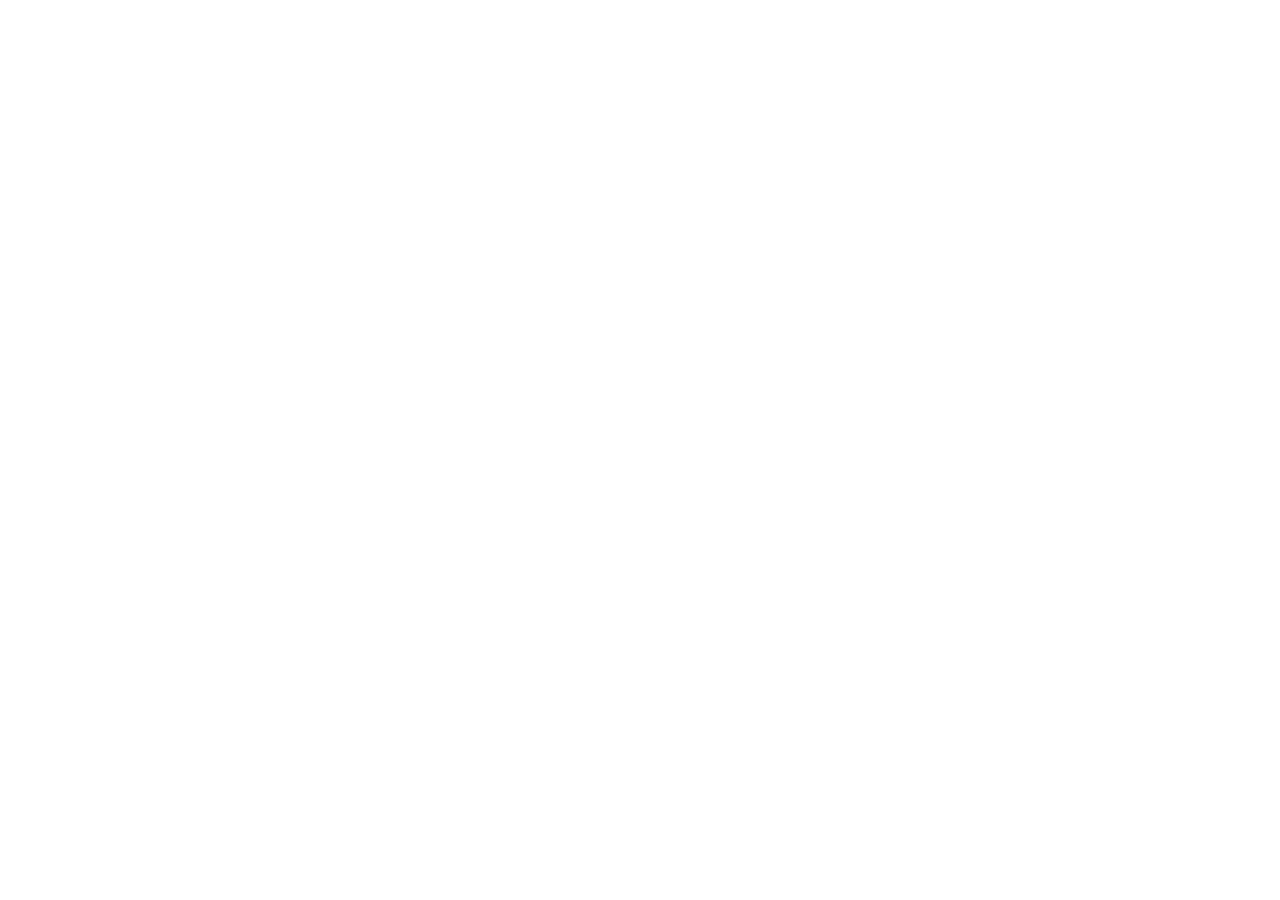
==== index.html @ 63cd2ba4 "Add files via upload" ====
<!doctype html><html lang="ru"><head><meta charset="utf-8"><meta name="viewport" content="width=device-width, initial-scale=1"><meta name="robots" content="index,follow"><title>Official site | Pikumi</title><style>
:root{color-scheme:light;--ink:#163f31;--muted:#587365;--cream:#faf8f1;--mint:#dbf3e5;--yellow:#fbe59a;--line:#dbe7df}
*{box-sizing:border-box}body{margin:0;color:var(--ink);font-family:-apple-system,BlinkMacSystemFont,"Segoe UI",sans-serif;background:radial-gradient(circle at 94% 1%,#c9efdc 0,transparent 33%),radial-gradient(circle at 0% 96%,#fff0b5 0,transparent 27%),var(--cream);line-height:1.65}
main{max-width:820px;margin:0 auto;padding:32px 20px 96px}header{display:flex;align-items:center;justify-content:space-between;gap:18px;margin-bottom:58px;flex-wrap:wrap}.brand{font-weight:800;font-size:28px;letter-spacing:-1.2px;text-decoration:none;color:#064d36;display:flex;align-items:center;gap:9px}.logo{display:inline-grid;place-items:center;width:43px;height:43px;border-radius:14px;background:linear-gradient(135deg,#d9ee52,#27c879 45%,#008c60);color:white;font-size:25px;font-weight:800}.lang{display:flex;gap:8px}.lang button{border:1px solid var(--line);border-radius:24px;padding:8px 14px;background:white;font-weight:650;color:var(--ink);cursor:pointer}.lang button.active{background:#174b37;color:white}h1{font-size:clamp(32px,5vw,52px);line-height:1.12;letter-spacing:-1.5px;margin:0 0 12px}h2{font-size:23px;letter-spacing:-.5px;margin:36px 0 10px}p,li{font-size:16px}a{color:#007c5a}.sub{font-size:18px;color:var(--muted)}.card{background:rgba(255,255,255,.84);border:1px solid #e7ebe4;border-radius:24px;padding:clamp(20px,4vw,38px);box-shadow:0 18px 45px #1b4e2710}.notice{background:#fff3c7;border-radius:12px;padding:12px 16px;color:#5d502c}.small{font-size:13px;color:var(--muted)}footer{padding:24px 0;text-align:center;color:var(--muted);font-size:14px}.links{display:flex;gap:16px;justify-content:center}.pill{display:inline-flex;background:#dcf3e6;border-radius:99px;padding:6px 14px;color:#24664c;font-weight:650;margin-bottom:20px}.faq{margin:22px 0;border-bottom:1px solid var(--line);padding-bottom:15px}.faq strong{display:block;margin-bottom:8px}[lang=en]{display:none}body[data-lang=en] [lang=ru]{display:none}body[data-lang=en] [lang=en]{display:block}@media(max-width:600px){header{margin-bottom:34px}.card{padding:20px}.brand{font-size:25px}}
</style></head><body><main><header><a class="brand" href="index.html"><span class="logo">P✦</span>Pikumi</a><div class="lang"><button type="button" data-setlang="ru">RU</button><button type="button" data-setlang="en">EN</button></div></header><section lang="ru"><span class="pill">Порядок в галерее</span><h1>Разбирай фото.<br>Оставляй любимое.</h1><p class="sub">Официальная информация и поддержка Pikumi.</p><div class="card"><h2><a href="privacy.html">Политика конфиденциальности →</a></h2><p>Как Pikumi работает с фотографиями, настройками и данными.</p><h2><a href="support.html">Поддержка →</a></h2><p>Ответы на вопросы и связь с разработчиком.</p></div></section><section lang="en"><span class="pill">A tidier gallery</span><h1>Swipe through photos.<br>Keep what matters.</h1><p class="sub">Official information and support for Pikumi.</p><div class="card"><h2><a href="privacy.html">Privacy Policy →</a></h2><p>How Pikumi handles your photos, settings, and information.</p><h2><a href="support.html">Support →</a></h2><p>Answers to questions and ways to reach the developer.</p></div></section><footer><div class="links"><a href="privacy.html">Privacy Policy</a><a href="support.html">Support</a></div><p>© 2026 Pikumi · <span lang="ru">Порядок в галерее</span><span lang="en">A tidier gallery</span></p></footer></main><script>function setLang(lang){document.body.dataset.lang=lang;document.documentElement.lang=lang;document.querySelectorAll('.lang button').forEach(b=>b.classList.toggle('active',b.dataset.setlang===lang));try{localStorage.setItem('pikumiLang',lang)}catch(e){}}document.querySelectorAll('.lang button').forEach(b=>b.addEventListener('click',()=>setLang(b.dataset.setlang)));let chosen='ru';try{chosen=localStorage.getItem('pikumiLang')||((navigator.language||'ru').toLowerCase().startsWith('ru')?'ru':'en')}catch(e){}setLang(chosen);</script></body></html>
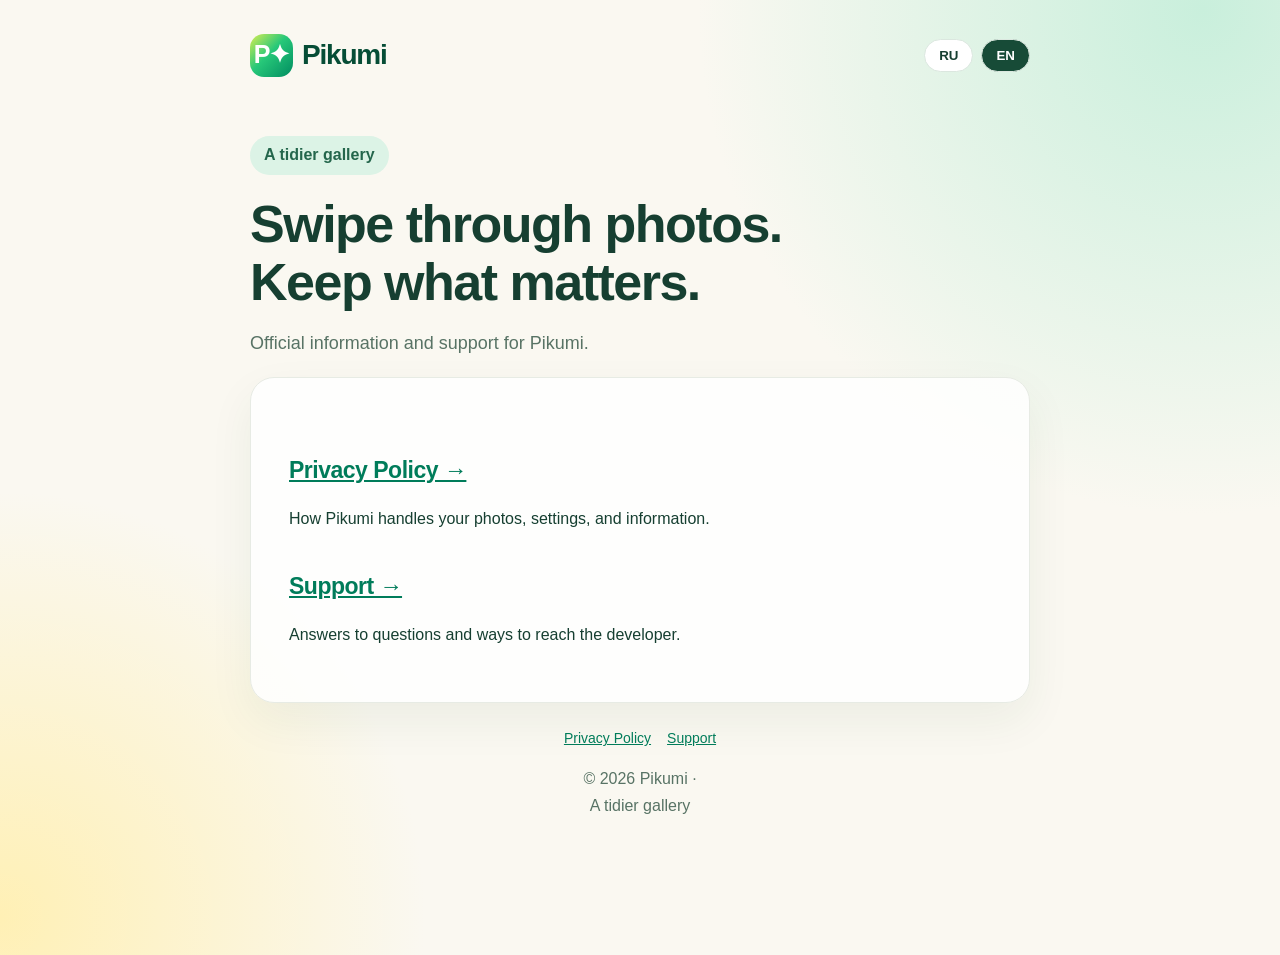
==== commit 6b203eda: "Update index.html" ====
--- a/index.html
+++ b/index.html
@@ -1,5 +1,5 @@
 <!doctype html><html lang="ru"><head><meta charset="utf-8"><meta name="viewport" content="width=device-width, initial-scale=1"><meta name="robots" content="index,follow"><title>Official site | Pikumi</title><style>
 :root{color-scheme:light;--ink:#163f31;--muted:#587365;--cream:#faf8f1;--mint:#dbf3e5;--yellow:#fbe59a;--line:#dbe7df}
 *{box-sizing:border-box}body{margin:0;color:var(--ink);font-family:-apple-system,BlinkMacSystemFont,"Segoe UI",sans-serif;background:radial-gradient(circle at 94% 1%,#c9efdc 0,transparent 33%),radial-gradient(circle at 0% 96%,#fff0b5 0,transparent 27%),var(--cream);line-height:1.65}
-main{max-width:820px;margin:0 auto;padding:32px 20px 96px}header{display:flex;align-items:center;justify-content:space-between;gap:18px;margin-bottom:58px;flex-wrap:wrap}.brand{font-weight:800;font-size:28px;letter-spacing:-1.2px;text-decoration:none;color:#064d36;display:flex;align-items:center;gap:9px}.logo{display:inline-grid;place-items:center;width:43px;height:43px;border-radius:14px;background:linear-gradient(135deg,#d9ee52,#27c879 45%,#008c60);color:white;font-size:25px;font-weight:800}.lang{display:flex;gap:8px}.lang button{border:1px solid var(--line);border-radius:24px;padding:8px 14px;background:white;font-weight:650;color:var(--ink);cursor:pointer}.lang button.active{background:#174b37;color:white}h1{font-size:clamp(32px,5vw,52px);line-height:1.12;letter-spacing:-1.5px;margin:0 0 12px}h2{font-size:23px;letter-spacing:-.5px;margin:36px 0 10px}p,li{font-size:16px}a{color:#007c5a}.sub{font-size:18px;color:var(--muted)}.card{background:rgba(255,255,255,.84);border:1px solid #e7ebe4;border-radius:24px;padding:clamp(20px,4vw,38px);box-shadow:0 18px 45px #1b4e2710}.notice{background:#fff3c7;border-radius:12px;padding:12px 16px;color:#5d502c}.small{font-size:13px;color:var(--muted)}footer{padding:24px 0;text-align:center;color:var(--muted);font-size:14px}.links{display:flex;gap:16px;justify-content:center}.pill{display:inline-flex;background:#dcf3e6;border-radius:99px;padding:6px 14px;color:#24664c;font-weight:650;margin-bottom:20px}.faq{margin:22px 0;border-bottom:1px solid var(--line);padding-bottom:15px}.faq strong{display:block;margin-bottom:8px}[lang=en]{display:none}body[data-lang=en] [lang=ru]{display:none}body[data-lang=en] [lang=en]{display:block}@media(max-width:600px){header{margin-bottom:34px}.card{padding:20px}.brand{font-size:25px}}
-</style></head><body><main><header><a class="brand" href="index.html"><span class="logo">P✦</span>Pikumi</a><div class="lang"><button type="button" data-setlang="ru">RU</button><button type="button" data-setlang="en">EN</button></div></header><section lang="ru"><span class="pill">Порядок в галерее</span><h1>Разбирай фото.<br>Оставляй любимое.</h1><p class="sub">Официальная информация и поддержка Pikumi.</p><div class="card"><h2><a href="privacy.html">Политика конфиденциальности →</a></h2><p>Как Pikumi работает с фотографиями, настройками и данными.</p><h2><a href="support.html">Поддержка →</a></h2><p>Ответы на вопросы и связь с разработчиком.</p></div></section><section lang="en"><span class="pill">A tidier gallery</span><h1>Swipe through photos.<br>Keep what matters.</h1><p class="sub">Official information and support for Pikumi.</p><div class="card"><h2><a href="privacy.html">Privacy Policy →</a></h2><p>How Pikumi handles your photos, settings, and information.</p><h2><a href="support.html">Support →</a></h2><p>Answers to questions and ways to reach the developer.</p></div></section><footer><div class="links"><a href="privacy.html">Privacy Policy</a><a href="support.html">Support</a></div><p>© 2026 Pikumi · <span lang="ru">Порядок в галерее</span><span lang="en">A tidier gallery</span></p></footer></main><script>function setLang(lang){document.body.dataset.lang=lang;document.documentElement.lang=lang;document.querySelectorAll('.lang button').forEach(b=>b.classList.toggle('active',b.dataset.setlang===lang));try{localStorage.setItem('pikumiLang',lang)}catch(e){}}document.querySelectorAll('.lang button').forEach(b=>b.addEventListener('click',()=>setLang(b.dataset.setlang)));let chosen='ru';try{chosen=localStorage.getItem('pikumiLang')||((navigator.language||'ru').toLowerCase().startsWith('ru')?'ru':'en')}catch(e){}setLang(chosen);</script></body></html>+main{max-width:820px;margin:0 auto;padding:32px 20px 96px}header{display:flex;align-items:center;justify-content:space-between;gap:18px;margin-bottom:58px;flex-wrap:wrap}.brand{font-weight:800;font-size:28px;letter-spacing:-1.2px;text-decoration:none;color:#064d36;display:flex;align-items:center;gap:9px}.logo{display:inline-grid;place-items:center;width:43px;height:43px;border-radius:14px;background:linear-gradient(135deg,#d9ee52,#27c879 45%,#008c60);color:white;font-size:25px;font-weight:800}.lang{display:flex;gap:8px}.lang button{border:1px solid var(--line);border-radius:24px;padding:8px 14px;background:white;font-weight:650;color:var(--ink);cursor:pointer}.lang button.active{background:#174b37;color:white}h1{font-size:clamp(32px,5vw,52px);line-height:1.12;letter-spacing:-1.5px;margin:0 0 12px}h2{font-size:23px;letter-spacing:-.5px;margin:36px 0 10px}p,li{font-size:16px}a{color:#007c5a}.sub{font-size:18px;color:var(--muted)}.card{background:rgba(255,255,255,.84);border:1px solid #e7ebe4;border-radius:24px;padding:clamp(20px,4vw,38px);box-shadow:0 18px 45px #1b4e2710}.notice{background:#fff3c7;border-radius:12px;padding:12px 16px;color:#5d502c}.small{font-size:13px;color:var(--muted)}footer{padding:24px 0;text-align:center;color:var(--muted);font-size:14px}.links{display:flex;gap:16px;justify-content:center}.pill{display:inline-flex;background:#dcf3e6;border-radius:99px;padding:6px 14px;color:#24664c;font-weight:650;margin-bottom:20px}.faq{margin:22px 0;border-bottom:1px solid var(--line);padding-bottom:15px}.faq strong{display:block;margin-bottom:8px} body[lang=en]{display:none}body[data-lang=en] [lang=ru]{display:none}body[data-lang=en] [lang=en]{display:block}@media(max-width:600px){header{margin-bottom:34px}.card{padding:20px}.brand{font-size:25px}}
+</style></head><body><main><header><a class="brand" href="index.html"><span class="logo">P✦</span>Pikumi</a><div class="lang"><button type="button" data-setlang="ru">RU</button><button type="button" data-setlang="en">EN</button></div></header><section lang="ru"><span class="pill">Порядок в галерее</span><h1>Разбирай фото.<br>Оставляй любимое.</h1><p class="sub">Официальная информация и поддержка Pikumi.</p><div class="card"><h2><a href="privacy.html">Политика конфиденциальности →</a></h2><p>Как Pikumi работает с фотографиями, настройками и данными.</p><h2><a href="support.html">Поддержка →</a></h2><p>Ответы на вопросы и связь с разработчиком.</p></div></section><section lang="en"><span class="pill">A tidier gallery</span><h1>Swipe through photos.<br>Keep what matters.</h1><p class="sub">Official information and support for Pikumi.</p><div class="card"><h2><a href="privacy.html">Privacy Policy →</a></h2><p>How Pikumi handles your photos, settings, and information.</p><h2><a href="support.html">Support →</a></h2><p>Answers to questions and ways to reach the developer.</p></div></section><footer><div class="links"><a href="privacy.html">Privacy Policy</a><a href="support.html">Support</a></div><p>© 2026 Pikumi · <span lang="ru">Порядок в галерее</span><span lang="en">A tidier gallery</span></p></footer></main><script>function setLang(lang){document.body.dataset.lang=lang;document.documentElement.lang=lang;document.querySelectorAll('.lang button').forEach(b=>b.classList.toggle('active',b.dataset.setlang===lang));try{localStorage.setItem('pikumiLang',lang)}catch(e){}}document.querySelectorAll('.lang button').forEach(b=>b.addEventListener('click',()=>setLang(b.dataset.setlang)));let chosen='ru';try{chosen=localStorage.getItem('pikumiLang')||((navigator.language||'ru').toLowerCase().startsWith('ru')?'ru':'en')}catch(e){}setLang(chosen);</script></body></html>
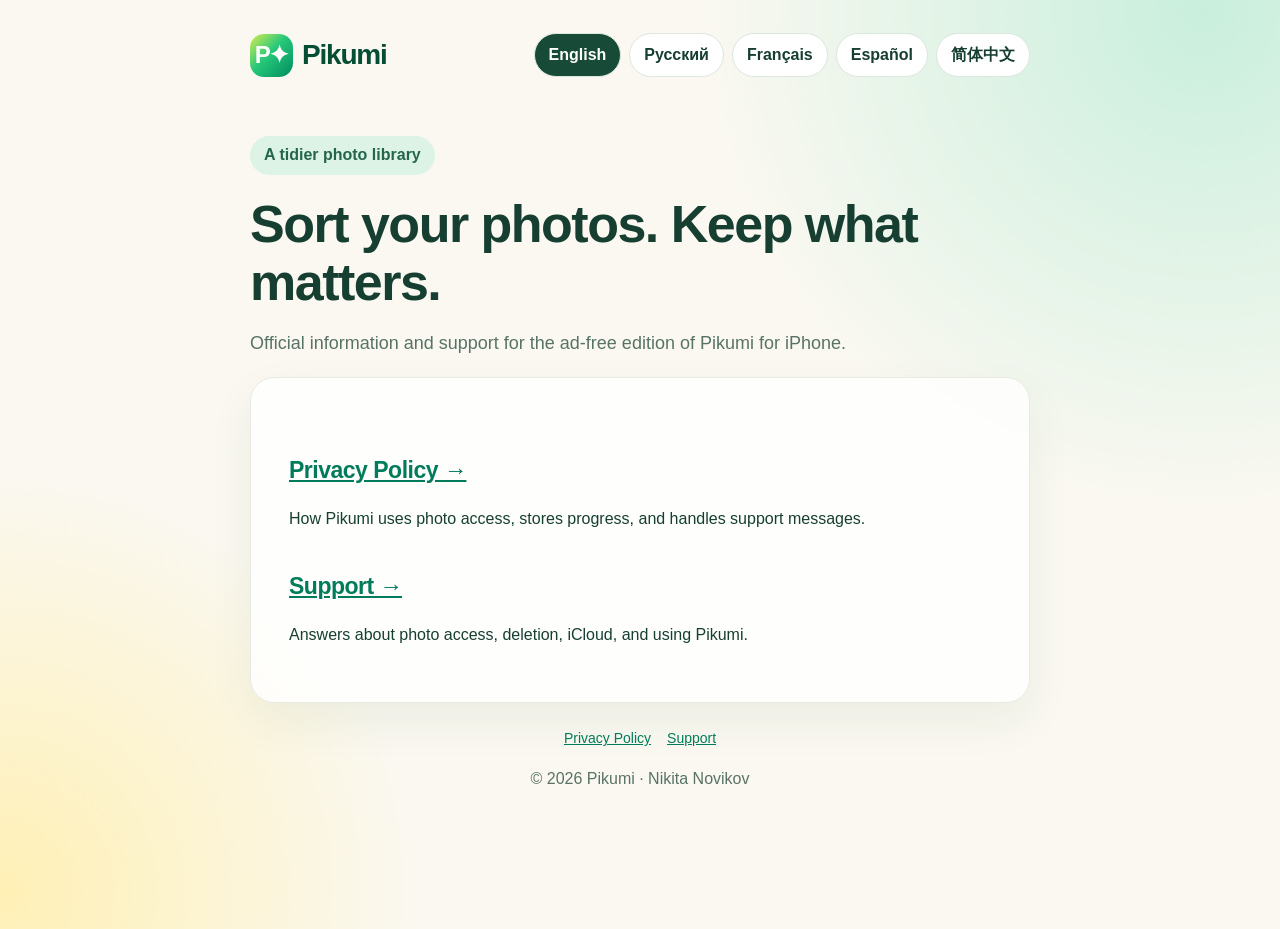
==== commit 9059615d: "New version" ====
--- a/index.html
+++ b/index.html
@@ -1,5 +1,33 @@
-<!doctype html><html lang="ru"><head><meta charset="utf-8"><meta name="viewport" content="width=device-width, initial-scale=1"><meta name="robots" content="index,follow"><title>Official site | Pikumi</title><style>
-:root{color-scheme:light;--ink:#163f31;--muted:#587365;--cream:#faf8f1;--mint:#dbf3e5;--yellow:#fbe59a;--line:#dbe7df}
-*{box-sizing:border-box}body{margin:0;color:var(--ink);font-family:-apple-system,BlinkMacSystemFont,"Segoe UI",sans-serif;background:radial-gradient(circle at 94% 1%,#c9efdc 0,transparent 33%),radial-gradient(circle at 0% 96%,#fff0b5 0,transparent 27%),var(--cream);line-height:1.65}
-main{max-width:820px;margin:0 auto;padding:32px 20px 96px}header{display:flex;align-items:center;justify-content:space-between;gap:18px;margin-bottom:58px;flex-wrap:wrap}.brand{font-weight:800;font-size:28px;letter-spacing:-1.2px;text-decoration:none;color:#064d36;display:flex;align-items:center;gap:9px}.logo{display:inline-grid;place-items:center;width:43px;height:43px;border-radius:14px;background:linear-gradient(135deg,#d9ee52,#27c879 45%,#008c60);color:white;font-size:25px;font-weight:800}.lang{display:flex;gap:8px}.lang button{border:1px solid var(--line);border-radius:24px;padding:8px 14px;background:white;font-weight:650;color:var(--ink);cursor:pointer}.lang button.active{background:#174b37;color:white}h1{font-size:clamp(32px,5vw,52px);line-height:1.12;letter-spacing:-1.5px;margin:0 0 12px}h2{font-size:23px;letter-spacing:-.5px;margin:36px 0 10px}p,li{font-size:16px}a{color:#007c5a}.sub{font-size:18px;color:var(--muted)}.card{background:rgba(255,255,255,.84);border:1px solid #e7ebe4;border-radius:24px;padding:clamp(20px,4vw,38px);box-shadow:0 18px 45px #1b4e2710}.notice{background:#fff3c7;border-radius:12px;padding:12px 16px;color:#5d502c}.small{font-size:13px;color:var(--muted)}footer{padding:24px 0;text-align:center;color:var(--muted);font-size:14px}.links{display:flex;gap:16px;justify-content:center}.pill{display:inline-flex;background:#dcf3e6;border-radius:99px;padding:6px 14px;color:#24664c;font-weight:650;margin-bottom:20px}.faq{margin:22px 0;border-bottom:1px solid var(--line);padding-bottom:15px}.faq strong{display:block;margin-bottom:8px} body[lang=en]{display:none}body[data-lang=en] [lang=ru]{display:none}body[data-lang=en] [lang=en]{display:block}@media(max-width:600px){header{margin-bottom:34px}.card{padding:20px}.brand{font-size:25px}}
-</style></head><body><main><header><a class="brand" href="index.html"><span class="logo">P✦</span>Pikumi</a><div class="lang"><button type="button" data-setlang="ru">RU</button><button type="button" data-setlang="en">EN</button></div></header><section lang="ru"><span class="pill">Порядок в галерее</span><h1>Разбирай фото.<br>Оставляй любимое.</h1><p class="sub">Официальная информация и поддержка Pikumi.</p><div class="card"><h2><a href="privacy.html">Политика конфиденциальности →</a></h2><p>Как Pikumi работает с фотографиями, настройками и данными.</p><h2><a href="support.html">Поддержка →</a></h2><p>Ответы на вопросы и связь с разработчиком.</p></div></section><section lang="en"><span class="pill">A tidier gallery</span><h1>Swipe through photos.<br>Keep what matters.</h1><p class="sub">Official information and support for Pikumi.</p><div class="card"><h2><a href="privacy.html">Privacy Policy →</a></h2><p>How Pikumi handles your photos, settings, and information.</p><h2><a href="support.html">Support →</a></h2><p>Answers to questions and ways to reach the developer.</p></div></section><footer><div class="links"><a href="privacy.html">Privacy Policy</a><a href="support.html">Support</a></div><p>© 2026 Pikumi · <span lang="ru">Порядок в галерее</span><span lang="en">A tidier gallery</span></p></footer></main><script>function setLang(lang){document.body.dataset.lang=lang;document.documentElement.lang=lang;document.querySelectorAll('.lang button').forEach(b=>b.classList.toggle('active',b.dataset.setlang===lang));try{localStorage.setItem('pikumiLang',lang)}catch(e){}}document.querySelectorAll('.lang button').forEach(b=>b.addEventListener('click',()=>setLang(b.dataset.setlang)));let chosen='ru';try{chosen=localStorage.getItem('pikumiLang')||((navigator.language||'ru').toLowerCase().startsWith('ru')?'ru':'en')}catch(e){}setLang(chosen);</script></body></html>
+<!doctype html>
+<html lang="en">
+<head>
+<meta charset="utf-8">
+<meta name="viewport" content="width=device-width, initial-scale=1">
+<meta name="description" content="Official information and support for the ad-free edition of Pikumi for iPhone.">
+<title>Home | Pikumi</title>
+<link rel="stylesheet" href="styles.css">
+<link rel="alternate" hreflang="en" href="index.html">
+<link rel="alternate" hreflang="ru" href="ru/index.html">
+<link rel="alternate" hreflang="fr" href="fr/index.html">
+<link rel="alternate" hreflang="es" href="es/index.html">
+<link rel="alternate" hreflang="zh-Hans" href="zh-Hans/index.html">
+<link rel="alternate" hreflang="x-default" href="index.html">
+</head>
+<body>
+<a class="skip" href="#content">Skip to content</a>
+<main>
+<header>
+<a class="brand" href="index.html"><span class="logo" aria-hidden="true">P✦</span>Pikumi</a>
+<nav class="lang" aria-label="Language"><a href="index.html" lang="en" hreflang="en" aria-current="page">English</a><a href="ru/index.html" lang="ru" hreflang="ru">Русский</a><a href="fr/index.html" lang="fr" hreflang="fr">Français</a><a href="es/index.html" lang="es" hreflang="es">Español</a><a href="zh-Hans/index.html" lang="zh-Hans" hreflang="zh-Hans">简体中文</a></nav>
+</header>
+<article id="content">
+<span class="pill">A tidier photo library</span>
+<h1>Sort your photos. Keep what matters.</h1>
+<p class="sub">Official information and support for the ad-free edition of Pikumi for iPhone.</p>
+
+<div class="card"><h2><a href="privacy.html">Privacy Policy →</a></h2><p>How Pikumi uses photo access, stores progress, and handles support messages.</p><h2><a href="support.html">Support →</a></h2><p>Answers about photo access, deletion, iCloud, and using Pikumi.</p></div>
+</article>
+<footer><nav class="links" aria-label="Pikumi"><a href="privacy.html">Privacy Policy</a><a href="support.html">Support</a></nav><p>© 2026 Pikumi · Nikita Novikov</p></footer>
+</main>
+</body>
+</html>
--- a/styles.css
+++ b/styles.css
@@ -0,0 +1,4 @@
+:root{color-scheme:light;--ink:#163f31;--muted:#587365;--cream:#faf8f1;--mint:#dbf3e5;--yellow:#fbe59a;--line:#dbe7df}
+*{box-sizing:border-box}body{margin:0;color:var(--ink);font-family:-apple-system,BlinkMacSystemFont,"Segoe UI",sans-serif;background:radial-gradient(circle at 94% 1%,#c9efdc 0,transparent 33%),radial-gradient(circle at 0% 96%,#fff0b5 0,transparent 27%),var(--cream);line-height:1.65}
+main{max-width:820px;margin:0 auto;padding:32px 20px 96px}header{display:flex;align-items:center;justify-content:space-between;gap:18px;margin-bottom:58px;flex-wrap:wrap}.brand{font-weight:800;font-size:28px;letter-spacing:-1.2px;text-decoration:none;color:#064d36;display:flex;align-items:center;gap:9px}.logo{display:inline-grid;place-items:center;width:43px;height:43px;border-radius:14px;background:linear-gradient(135deg,#d9ee52,#27c879 45%,#008c60);color:white;font-size:25px;font-weight:800}.lang{display:flex;gap:8px}h1{font-size:clamp(32px,5vw,52px);line-height:1.12;letter-spacing:-1.5px;margin:0 0 12px}h2{font-size:23px;letter-spacing:-.5px;margin:36px 0 10px}p,li{font-size:16px}a{color:#007c5a}.sub{font-size:18px;color:var(--muted)}.card{background:rgba(255,255,255,.84);border:1px solid #e7ebe4;border-radius:24px;padding:clamp(20px,4vw,38px);box-shadow:0 18px 45px #1b4e2710}.small{font-size:13px;color:var(--muted)}footer{padding:24px 0;text-align:center;color:var(--muted);font-size:14px}.links{display:flex;gap:16px;justify-content:center}.pill{display:inline-flex;background:#dcf3e6;border-radius:99px;padding:6px 14px;color:#24664c;font-weight:650;margin-bottom:20px}.faq{margin:22px 0;border-bottom:1px solid var(--line);padding-bottom:15px}.faq h3{font-size:18px;line-height:1.4;margin:0 0 8px}.faq p{margin:0}
+.lang{flex-wrap:wrap}.lang a{display:inline-flex;align-items:center;justify-content:center;min-width:44px;min-height:44px;border:1px solid var(--line);border-radius:24px;padding:8px 14px;background:white;font-weight:650;color:var(--ink);text-decoration:none}.lang a[aria-current=page]{background:#174b37;color:white}a:focus-visible{outline:3px solid #007c5a;outline-offset:4px}.brand{flex-shrink:0}.skip{position:absolute;left:20px;top:-100px;background:white;padding:12px}.skip:focus{top:8px;z-index:2}article{overflow-wrap:anywhere}.contact{margin-top:36px;border-top:1px solid var(--line);padding-top:18px}footer .links{flex-wrap:wrap}.resources{padding-left:22px}.logo{font-size:24px}html{scroll-behavior:auto}@media(max-width:600px){main{padding:20px 16px 48px}header{margin-bottom:32px}.card{padding:20px}.brand{font-size:25px}.lang{gap:4px}.lang a{padding:6px 11px}h1{letter-spacing:-.8px}.links{gap:12px}}@media(prefers-reduced-transparency:reduce){.card{background:#fff}}
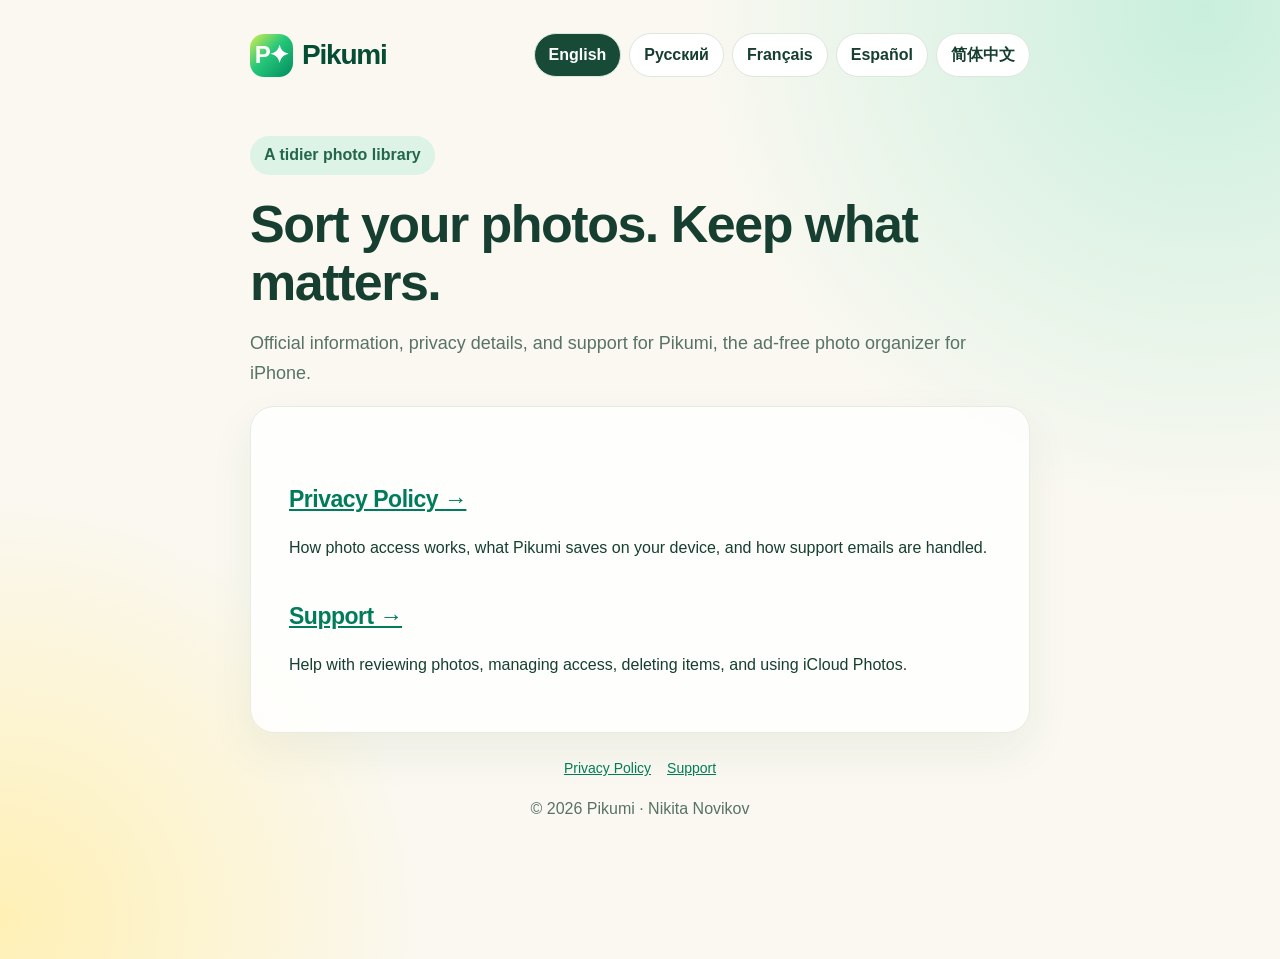
==== commit 9762e7d7: "Text fixing" ====
--- a/index.html
+++ b/index.html
@@ -3,7 +3,7 @@
 <head>
 <meta charset="utf-8">
 <meta name="viewport" content="width=device-width, initial-scale=1">
-<meta name="description" content="Official information and support for the ad-free edition of Pikumi for iPhone.">
+<meta name="description" content="Official information, privacy details, and support for Pikumi, the ad-free photo organizer for iPhone.">
 <title>Home | Pikumi</title>
 <link rel="stylesheet" href="styles.css">
 <link rel="alternate" hreflang="en" href="index.html">
@@ -23,9 +23,9 @@
 <article id="content">
 <span class="pill">A tidier photo library</span>
 <h1>Sort your photos. Keep what matters.</h1>
-<p class="sub">Official information and support for the ad-free edition of Pikumi for iPhone.</p>
+<p class="sub">Official information, privacy details, and support for Pikumi, the ad-free photo organizer for iPhone.</p>
 
-<div class="card"><h2><a href="privacy.html">Privacy Policy →</a></h2><p>How Pikumi uses photo access, stores progress, and handles support messages.</p><h2><a href="support.html">Support →</a></h2><p>Answers about photo access, deletion, iCloud, and using Pikumi.</p></div>
+<div class="card"><h2><a href="privacy.html">Privacy Policy →</a></h2><p>How photo access works, what Pikumi saves on your device, and how support emails are handled.</p><h2><a href="support.html">Support →</a></h2><p>Help with reviewing photos, managing access, deleting items, and using iCloud Photos.</p></div>
 </article>
 <footer><nav class="links" aria-label="Pikumi"><a href="privacy.html">Privacy Policy</a><a href="support.html">Support</a></nav><p>© 2026 Pikumi · Nikita Novikov</p></footer>
 </main>
